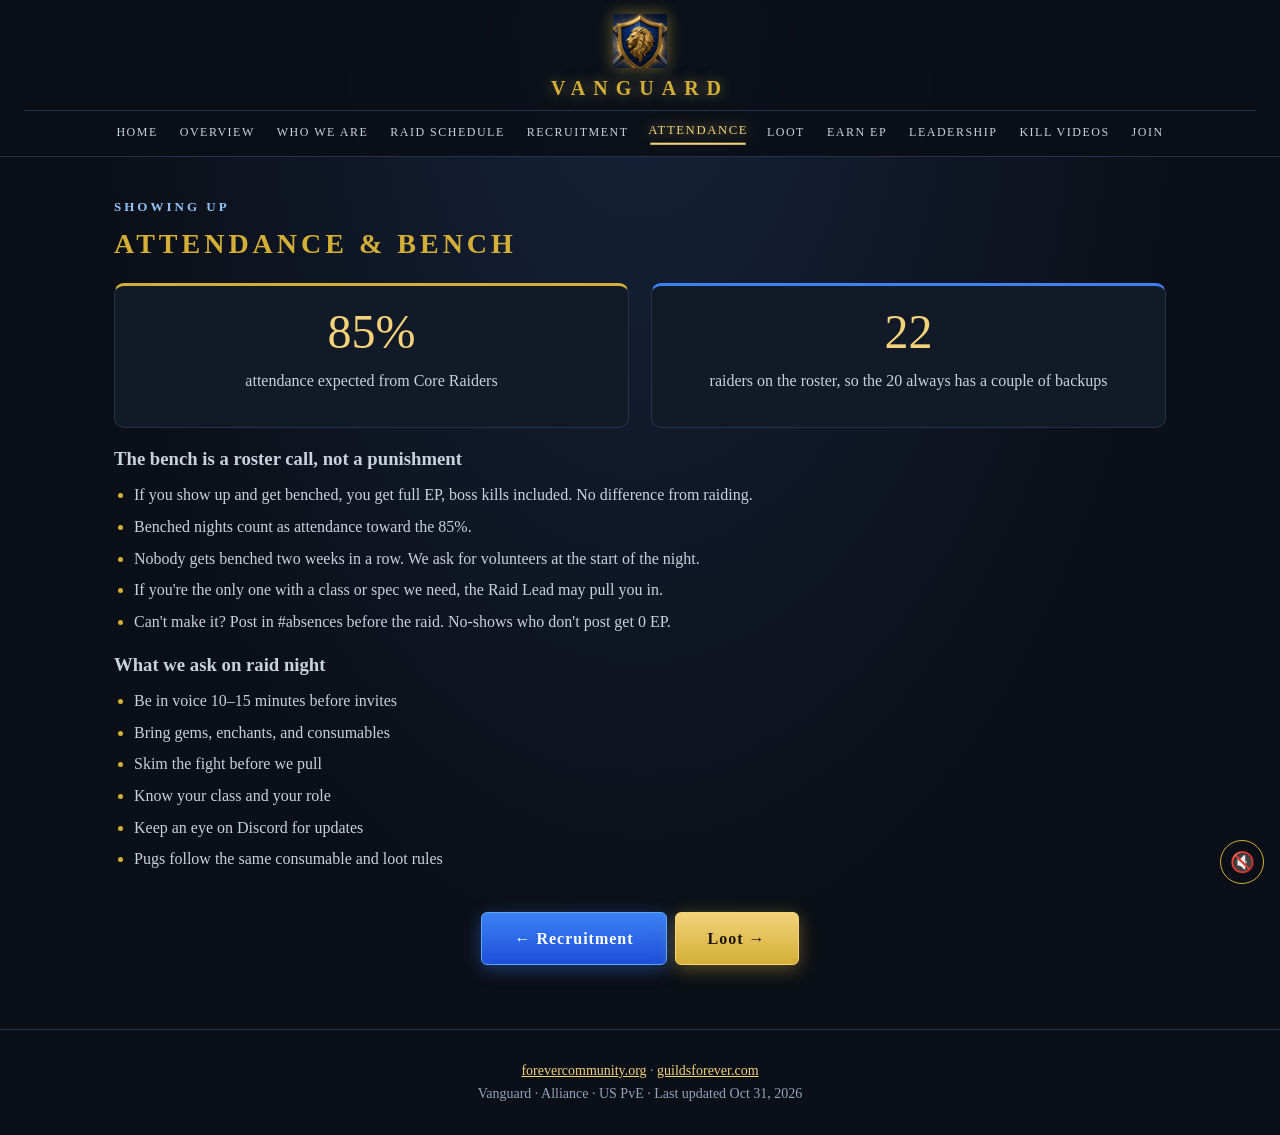
==== attendance.html @ 32a6f712 "Initial site upload" ====
<!DOCTYPE html><html lang="en"><head><meta charset="utf-8"><meta name="viewport" content="width=device-width,initial-scale=1"><meta name="robots" content="noindex,nofollow"><title>Attendance · Vanguard</title><link rel="icon" href="vanguard-icon.png"><link rel="stylesheet" href="styles.css"></head><body>
<nav class="nv-b"><a class="brand" href="index.html"><img src="vanguard-icon.png" alt="">VANGUARD</a><button class="burger" aria-label="Menu">☰</button><div class="links"><a href="index.html">Home</a><a href="overview.html">Overview</a><a href="who-we-are.html">Who We Are</a><a href="raid-schedule.html">Raid Schedule</a><a href="recruitment.html">Recruitment</a><a href="attendance.html" class="active">Attendance</a><a href="loot.html">Loot</a><a href="earn-ep.html">Earn EP</a><a href="leadership.html">Leadership</a><a href="videos.html">Kill Videos</a><a href="join.html">Join</a></div></nav>
<main><section class="guide-page reveal"><div class="panel on"><h3 class="k">Showing Up</h3><h2>Attendance &amp; Bench</h2><div class="grid"><div class="card center"><p class="stat">85%</p><p>attendance expected from Core Raiders</p></div><div class="card b center"><p class="stat">22</p><p>raiders on the roster, so the 20 always has a couple of backups</p></div></div>
<h3>The bench is a roster call, not a punishment</h3><ul><li>If you show up and get benched, you get full EP, boss kills included. No difference from raiding.</li><li>Benched nights count as attendance toward the 85%.</li><li>Nobody gets benched two weeks in a row. We ask for volunteers at the start of the night.</li><li>If you're the only one with a class or spec we need, the Raid Lead may pull you in.</li><li>Can't make it? Post in #absences before the raid. No-shows who don't post get 0 EP.</li></ul>
<h3>What we ask on raid night</h3><ul><li>Be in voice 10–15 minutes before invites</li><li>Bring gems, enchants, and consumables</li><li>Skim the fight before we pull</li><li>Know your class and your role</li><li>Keep an eye on Discord for updates</li><li>Pugs follow the same consumable and loot rules</li></ul></div><p class="center" style="margin-top:36px"><a class="btn" href="recruitment.html">← Recruitment</a><a class="btn gold" href="loot.html">Loot →</a></p></section></main>
<footer><p><a href="https://forevercommunity.org/guilds/vanguard-2">forevercommunity.org</a> · <a href="https://guildsforever.com/guilds/vanguard">guildsforever.com</a></p><p>Vanguard · Alliance · US PvE · Last updated Oct 31, 2026</p></footer><script src="script.js"></script></body></html>
---- styles.css ----
:root{--gold:#d4af37;--gold2:#f3d27a;--silver:#c9d1dc;--blue:#3b82f6;--bg:#0b0f17;--card:#121a28;--line:#24324a}
html{background:#0b0f17}
*{box-sizing:border-box;margin:0;padding:0}html{scroll-behavior:smooth}
body{background:radial-gradient(ellipse at top,#16233b 0,var(--bg) 60%) no-repeat;background-color:var(--bg);color:var(--silver);font-family:Georgia,'Times New Roman',serif;line-height:1.6;min-height:100vh;display:flex;flex-direction:column}
main{flex:1}a{color:var(--gold2)}
nav{position:sticky;top:0;z-index:50;background:rgba(11,15,23,.9);backdrop-filter:blur(8px);border-bottom:1px solid var(--line);display:flex;align-items:center;justify-content:space-between;padding:10px 24px}
.brand{display:flex;align-items:center;gap:10px;text-decoration:none;color:var(--gold);letter-spacing:4px;font-weight:bold}.brand img{width:38px;filter:drop-shadow(0 0 8px rgba(212,175,55,.5))}
.links{display:flex;gap:6px}.links a{position:relative;text-decoration:none;color:var(--silver);font-size:13px;letter-spacing:2px;text-transform:uppercase;padding:8px 12px;transition:.25s;display:inline-block}
.links a::after{content:"";position:absolute;left:12px;right:12px;bottom:4px;height:2px;background:linear-gradient(90deg,var(--gold),var(--gold2),var(--blue));transform:scaleX(0);transform-origin:left;transition:transform .35s}
.links a:hover,.links a.hover,.links a.active{color:var(--gold2);transform:translateY(-2px) scale(1.06);text-shadow:0 0 12px rgba(243,210,122,.8)}
.links a:hover::after,.links a.hover::after,.links a.active::after{transform:scaleX(1)}
.burger{display:none;background:none;border:1px solid var(--line);color:var(--gold);font-size:22px;padding:2px 10px;border-radius:6px;cursor:pointer}
@media(max-width:860px){.burger{display:block}.links{display:none;position:absolute;top:100%;left:0;right:0;flex-direction:column;background:rgba(11,15,23,.97);padding:10px 20px;border-bottom:1px solid var(--line)}.links.open{display:flex}h1.title{font-size:48px!important;letter-spacing:6px!important}}
.btn{display:inline-block;padding:13px 32px;border-radius:6px;background:linear-gradient(#3b82f6,#1d4ed8);color:#fff;text-decoration:none;font-weight:bold;letter-spacing:1px;border:1px solid #60a5fa;box-shadow:0 4px 18px rgba(59,130,246,.4);transition:.25s;margin:4px}
.btn:hover{transform:translateY(-3px) scale(1.04);box-shadow:0 8px 30px rgba(59,130,246,.7)}
.btn.gold{background:linear-gradient(var(--gold2),var(--gold));color:#1a1408;border-color:var(--gold2);box-shadow:0 4px 18px rgba(212,175,55,.4)}.btn.gold:hover{box-shadow:0 8px 34px rgba(243,210,122,.8)}
.btn.big{font-size:20px;padding:18px 48px;letter-spacing:4px;text-transform:uppercase}
section{max-width:1100px;margin:0 auto;padding:60px 24px}
h2{color:var(--gold);font-size:34px;letter-spacing:4px;text-transform:uppercase;text-align:center;margin-bottom:8px}
.rule{width:90px;height:2px;background:linear-gradient(90deg,transparent,var(--gold),transparent);margin:0 auto 32px}
.grid{display:grid;grid-template-columns:repeat(auto-fit,minmax(240px,1fr));gap:22px}
.card{background:var(--card);border:1px solid var(--line);border-radius:10px;padding:22px;border-top:3px solid var(--gold);transition:transform .2s,box-shadow .3s}
.card.b{border-top-color:var(--blue)}.card.s{border-top-color:var(--silver)}.card h3{color:#fff;margin-bottom:6px}.big{font-size:22px;color:var(--gold2)}
.tilt{transform-style:preserve-3d;will-change:transform}.tilt:hover,.tilt.hover{box-shadow:0 0 28px rgba(212,175,55,.45),0 0 60px rgba(59,130,246,.2);border-color:var(--gold)}
.role h3{font-size:15px;letter-spacing:3px;text-transform:uppercase;color:var(--gold)}.role li{list-style:none;padding:8px 0;border-bottom:1px solid var(--line);color:#e5e7eb}.role li small{display:block;color:#94a3b8}
.open{color:#4ade80;font-size:12px;letter-spacing:2px}.center{text-align:center}
.video{aspect-ratio:16/9;background:repeating-linear-gradient(45deg,#111827,#111827 12px,#0f172a 12px,#0f172a 24px);border:1px dashed var(--line);border-radius:10px;display:flex;flex-direction:column;align-items:center;justify-content:center;color:#94a3b8;transition:transform .2s,box-shadow .3s}
.video span{font-size:44px;color:var(--gold);transition:.3s}.video:hover span,.video.hover span{transform:scale(1.25);text-shadow:0 0 20px var(--gold)}
.pdf{width:100%;height:80vh;border:1px solid var(--line);border-radius:10px;background:#fff;margin-top:20px}
footer{border-top:1px solid var(--line);text-align:center;padding:30px;font-size:14px;color:#94a3b8}
.reveal{opacity:0;transform:translateY(40px);transition:opacity .8s,transform .8s}.reveal.in{opacity:1;transform:none}
.page-head{text-align:center;padding:60px 20px 0}.page-head h1{color:var(--gold);font-size:46px;letter-spacing:8px}
/* landing */
.hero{position:relative;min-height:calc(100vh - 60px);display:flex;flex-direction:column;align-items:center;justify-content:center;text-align:center;overflow:hidden;padding:40px 20px}
#embers{position:absolute;inset:0;width:100%;height:100%;z-index:0}
.rays{position:absolute;top:-50%;left:50%;width:1600px;height:1600px;margin-left:-800px;background:repeating-conic-gradient(from 0deg,rgba(243,210,122,.07) 0 6deg,transparent 6deg 18deg);animation:spin 80s linear infinite;z-index:0;mask-image:radial-gradient(circle,#000 0,transparent 60%);-webkit-mask-image:radial-gradient(circle,#000 0,transparent 60%)}
@keyframes spin{to{transform:rotate(360deg)}}
.hero>*:not(#embers):not(.rays){position:relative;z-index:1}
.hero img{width:240px;animation:pulse 3.5s ease-in-out infinite}
@keyframes pulse{0%,100%{filter:drop-shadow(0 0 18px rgba(59,130,246,.45))}50%{filter:drop-shadow(0 0 45px rgba(243,210,122,.85))}}
h1.title{font-size:88px;letter-spacing:14px;background:linear-gradient(110deg,#a8841f 0%,#f3d27a 35%,#fffbe8 50%,#f3d27a 65%,#a8841f 100%);background-size:250% 100%;-webkit-background-clip:text;background-clip:text;color:transparent;animation:shimmer 4s linear infinite}
@keyframes shimmer{from{background-position:150% 0}to{background-position:-100% 0}}
.tag{font-size:20px;letter-spacing:3px}.region{display:inline-block;margin:14px 0;padding:4px 14px;border:1px solid var(--blue);border-radius:20px;color:#93c5fd;font-size:13px;letter-spacing:2px}
.motto{font-style:italic;color:var(--gold2);font-size:19px;margin:10px 0 28px}
.tiles a{text-decoration:none;display:block}.tiles .card h3{color:var(--gold2)}
@media(prefers-reduced-motion:reduce){*{animation:none!important;transition:none!important}.reveal{opacity:1;transform:none}}
/* guide tabs */
.tabs{display:flex;flex-wrap:wrap;gap:8px;justify-content:center;margin-bottom:28px}
.tabs a{text-decoration:none;color:var(--silver);border:1px solid var(--line);background:var(--card);padding:9px 16px;border-radius:30px;font-size:13px;letter-spacing:2px;text-transform:uppercase;transition:.3s}
.tabs a:hover{color:var(--gold2);border-color:var(--gold);transform:translateY(-2px);box-shadow:0 0 14px rgba(212,175,55,.35)}
.tabs a.on{color:#1a1408;background:linear-gradient(var(--gold2),var(--gold));border-color:var(--gold2);box-shadow:0 0 22px rgba(243,210,122,.7)}
.panel{display:none;animation:fadeup .45s ease}.panel.on{display:block}
@keyframes fadeup{from{opacity:0;transform:translateY(16px)}to{opacity:1;transform:none}}
.panel h3.k{color:#93c5fd;font-size:13px;letter-spacing:3px;text-transform:uppercase;margin-bottom:4px}
.panel h2{text-align:left;font-size:28px;margin-bottom:16px}.panel p{margin-bottom:12px}.panel .grid{margin:16px 0}
.panel ul{margin:8px 0 16px 20px}.panel li{margin:6px 0}.panel li::marker{color:var(--gold)}
.panel ol{margin:8px 0 16px 22px}.stat{font-size:48px;color:var(--gold2);line-height:1}
table{width:100%;border-collapse:collapse;margin:12px 0 18px;background:var(--card);border-radius:8px;overflow:hidden}
th{color:var(--gold);text-align:left;font-size:12px;letter-spacing:2px;text-transform:uppercase;background:#0f1726}
th,td{padding:10px 12px;border-bottom:1px solid var(--line)}.formula{text-align:center;font-size:28px;color:var(--gold2);margin:14px 0}
.tablewrap{overflow-x:auto}
.video-slot{max-width:820px;margin:0 auto}
@media(max-width:600px){.tabs{flex-wrap:nowrap;overflow-x:auto;justify-content:flex-start;padding-bottom:6px}.tabs a{white-space:nowrap}}
.panel{scroll-margin-top:140px}
.tiles>a{flex:0 1 320px}
.guide-page{padding-top:40px}.links a{padding:8px 9px;letter-spacing:1.5px;font-size:12px}
@media(max-width:1180px){.burger{display:block}.links{display:none;position:absolute;top:100%;left:0;right:0;flex-direction:column;background:rgba(11,15,23,.97);padding:10px 20px;border-bottom:1px solid var(--line)}.links.open{display:flex}}
@media(max-width:1180px){.links{background:#0b0f17!important;box-shadow:0 12px 30px rgba(0,0,0,.6)}}
.localtime{display:block;margin-top:4px;font-size:.92em;color:#93c5fd}
/* ===== homepage intro ===== */
.emblem{position:relative;width:300px;height:280px;margin-bottom:6px}
.emblem .shield{position:absolute;left:42px;top:-14px;width:216px;height:auto;z-index:3;animation:pulse 3.5s ease-in-out infinite}
.sword{position:absolute;top:-37px;left:60px;width:180px;height:470px;transform-origin:50% 58%;object-fit:contain;z-index:1;filter:drop-shadow(0 0 6px rgba(243,210,122,.35))}
.sword.s1{transform:rotate(-40deg)}.sword.s2{transform:rotate(40deg) scaleX(-1)}
.ring,.flash{position:absolute;left:50%;top:45%;pointer-events:none;z-index:5;opacity:0}
.ring{width:40px;height:40px;margin:-20px;border-radius:50%;border:3px solid #fff3c4;box-shadow:0 0 30px #f3d27a,inset 0 0 20px #f3d27a}
.flash{width:420px;height:420px;margin:-210px;border-radius:50%;background:radial-gradient(circle,rgba(255,250,225,.95) 0,rgba(243,210,122,.5) 25%,transparent 60%)}
.intro .sword.s1{animation:drop1 .7s cubic-bezier(.5,0,.75,0) both}
.intro .sword.s2{animation:drop2 .7s cubic-bezier(.5,0,.75,0) .8s both}
@keyframes drop1{0%{transform:translateY(-700px) rotate(-40deg);opacity:0}70%{transform:translateY(0) rotate(-40deg);opacity:1}82%{transform:translateY(-22px) rotate(-40deg)}100%{transform:translateY(0) rotate(-40deg)}}
@keyframes drop2{0%{transform:translateY(-700px) rotate(40deg) scaleX(-1);opacity:0}70%{transform:translateY(0) rotate(40deg) scaleX(-1);opacity:1}82%{transform:translateY(-22px) rotate(40deg) scaleX(-1)}100%{transform:translateY(0) rotate(40deg) scaleX(-1)}}
.intro .emblem .shield{animation:slam .6s cubic-bezier(.6,0,.9,.3) 1.72s both,pulse 3.5s ease-in-out 3.2s infinite}
@keyframes slam{0%{transform:translateY(-500px) scale(1.6);opacity:0}80%{transform:translateY(0) scale(1);opacity:1}90%{transform:scale(1.06)}100%{transform:scale(1)}}
.intro .ring{animation:ring .7s ease-out 2.2s both}@keyframes ring{0%{opacity:0;transform:scale(1)}5%{opacity:1}100%{opacity:0;transform:scale(14)}}
.intro .flash{animation:flash .6s ease-out 2.2s both}@keyframes flash{0%{opacity:0;transform:scale(.3)}20%{opacity:1}100%{opacity:0;transform:scale(1.3)}}
.intro .hero{animation:shake .4s linear 2.2s both}
@keyframes shake{0%,100%{transform:none}15%{transform:translate(-7px,4px)}30%{transform:translate(6px,-5px)}45%{transform:translate(-5px,-3px)}60%{transform:translate(4px,4px)}80%{transform:translate(-2px,1px)}}
.intro h1.title{animation:reveal .8s ease-out 2.35s both,shimmer 4s linear 2.35s infinite}
@keyframes reveal{0%{clip-path:inset(0 100% 0 0);letter-spacing:30px;opacity:0}100%{clip-path:inset(0 0 0 0);opacity:1}}
.intro .hero .tag,.intro .hero .region,.intro .hero .motto,.intro .hero>div:last-of-type{animation:fadein .6s ease-out both}
.intro .hero .tag{animation-delay:2.7s}.intro .hero .region{animation-delay:2.8s}.intro .hero .motto{animation-delay:2.9s}.intro .hero>div:last-of-type{animation-delay:3s}
@keyframes fadein{from{opacity:0;transform:translateY(14px)}to{opacity:1;transform:none}}
.sound-toggle{position:fixed;right:16px;bottom:16px;z-index:10000;width:44px;height:44px;border-radius:50%;border:1px solid var(--gold);background:rgba(11,15,23,.85);font-size:20px;cursor:pointer;transition:.25s}
.sound-toggle:hover{box-shadow:0 0 16px rgba(243,210,122,.7);transform:scale(1.08)}
@media(max-width:600px){.emblem{transform:scale(.8);margin:-20px 0 -30px}}
.emblem{margin-top:96px}@media(max-width:600px){.emblem{margin-top:30px}}

.emblem .lion{position:absolute;left:72px;top:30px;width:162px;height:auto;z-index:4;filter:drop-shadow(0 3px 4px rgba(0,0,0,.55))}
.intro .emblem .lion{animation:lionpop .55s cubic-bezier(.2,1.6,.4,1) 2.2s both}
@keyframes lionpop{0%{transform:scale(.2);opacity:0;filter:brightness(2.4) drop-shadow(0 0 20px #fff3c4)}60%{opacity:1}100%{transform:scale(1);opacity:1;filter:brightness(1) drop-shadow(0 3px 4px rgba(0,0,0,.55))}}
.hero .emblem img.sword{width:180px;height:470px}

/* Enter splash (index only) */
.vg-splash{display:none}
.intro-wait .vg-splash{display:flex}
.vg-splash{position:fixed;inset:0;z-index:9999;align-items:center;justify-content:center;background:radial-gradient(ellipse at center,rgba(40,30,10,.92) 0%,rgba(11,15,23,.97) 55%,#05070b 100%);transition:opacity .6s ease,visibility .6s;text-align:center}
.vg-splash.out{opacity:0;visibility:hidden;pointer-events:none}
.vg-splash-inner{display:flex;flex-direction:column;align-items:center;gap:22px;padding:20px}
.vg-splash-icon{width:96px;height:96px;object-fit:contain;filter:drop-shadow(0 0 14px rgba(243,210,122,.7)) drop-shadow(0 0 30px rgba(212,175,55,.45));animation:vgGlow 2.4s ease-in-out infinite}
.vg-enter{font:inherit;font-size:1.25rem;letter-spacing:.14em;text-transform:uppercase;font-weight:700;color:#1a1204;cursor:pointer;padding:16px 38px;border:1px solid var(--gold2);border-radius:999px;background:linear-gradient(180deg,var(--gold2),var(--gold) 60%,#a8841f);box-shadow:0 0 0 0 rgba(243,210,122,.6),0 8px 30px rgba(212,175,55,.35);animation:vgPulse 1.8s ease-out infinite;transition:transform .15s}
.vg-enter:hover,.vg-enter:focus-visible{transform:scale(1.05);outline:none}
.vg-hint{margin:0;font:inherit;font-size:.9rem;letter-spacing:.08em;color:var(--silver);background:rgba(18,26,40,.7);border:1px solid var(--line);border-radius:999px;padding:7px 16px;cursor:pointer;transition:.2s}
.vg-hint:hover,.vg-hint:focus-visible{color:var(--gold2);border-color:var(--gold);box-shadow:0 0 12px rgba(243,210,122,.45);outline:none}
.vg-hint[aria-pressed="true"]{color:var(--gold2);border-color:var(--gold)}
@keyframes vgPulse{0%{box-shadow:0 0 0 0 rgba(243,210,122,.6),0 8px 30px rgba(212,175,55,.35)}70%{box-shadow:0 0 0 22px rgba(243,210,122,0),0 8px 30px rgba(212,175,55,.35)}100%{box-shadow:0 0 0 0 rgba(243,210,122,0),0 8px 30px rgba(212,175,55,.35)}}
@keyframes vgGlow{0%,100%{filter:drop-shadow(0 0 10px rgba(243,210,122,.55)) drop-shadow(0 0 22px rgba(212,175,55,.3))}50%{filter:drop-shadow(0 0 18px rgba(243,210,122,.9)) drop-shadow(0 0 40px rgba(212,175,55,.6))}}
.intro-wait .hero,.intro-wait .hero *{animation-play-state:paused!important}
.intro-wait body{overflow:hidden}

/* Nav option B: centered crest */
nav.nv-b{flex-direction:column;justify-content:center;gap:6px;padding:14px 24px 6px}
nav.nv-b .brand{flex-direction:column;gap:4px;font-size:20px;letter-spacing:8px;text-shadow:0 0 14px rgba(243,210,122,.5)}
nav.nv-b .brand img{width:54px}
nav.nv-b .links{display:flex;flex-wrap:wrap;justify-content:center;gap:2px;border-top:1px solid var(--line);padding-top:4px;width:100%;position:static;flex-direction:row;background:none!important;box-shadow:none!important}
nav.nv-b .links a{font-size:12px;padding:8px 10px}
nav.nv-b .links a.active::after{background:var(--gold2);height:2px}
@media(max-width:860px){nav.nv-b{flex-direction:row;justify-content:space-between;padding:10px 18px}
nav.nv-b .brand{flex-direction:row;font-size:16px;letter-spacing:4px}nav.nv-b .brand img{width:36px}
nav.nv-b .links{display:none;position:absolute;top:100%;left:0;right:0;flex-direction:column;background:#0b0f17!important;padding:10px 20px;border-top:0;text-align:center}
nav.nv-b .links.open{display:flex}}
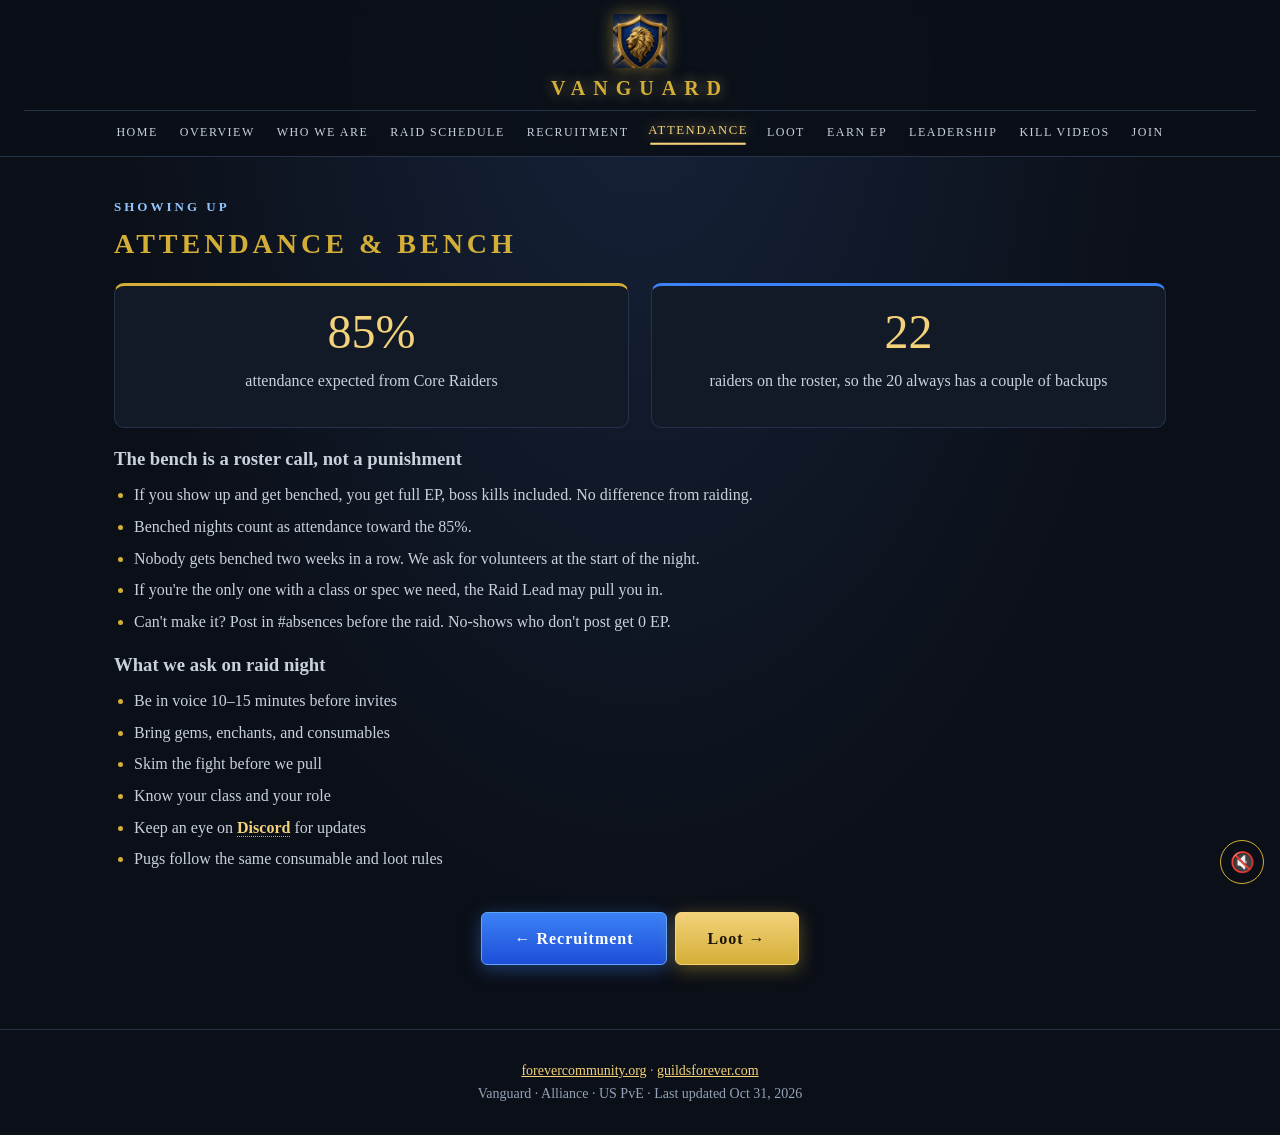
==== commit 4b5ba4a4: "Discord join links sitewide" ====
--- a/attendance.html
+++ b/attendance.html
@@ -1,6 +1,6 @@
-<!DOCTYPE html><html lang="en"><head><meta charset="utf-8"><meta name="viewport" content="width=device-width,initial-scale=1"><meta name="robots" content="noindex,nofollow"><title>Attendance · Vanguard</title><link rel="icon" href="vanguard-icon.png"><link rel="stylesheet" href="styles.css"></head><body>
+<!DOCTYPE html><html lang="en"><head><meta charset="utf-8"><meta name="viewport" content="width=device-width,initial-scale=1"><meta name="robots" content="noindex,nofollow"><title>Attendance · Vanguard</title><link rel="icon" href="vanguard-icon.png"><link rel="stylesheet" href="styles.css?v=4"></head><body>
 <nav class="nv-b"><a class="brand" href="index.html"><img src="vanguard-icon.png" alt="">VANGUARD</a><button class="burger" aria-label="Menu">☰</button><div class="links"><a href="index.html">Home</a><a href="overview.html">Overview</a><a href="who-we-are.html">Who We Are</a><a href="raid-schedule.html">Raid Schedule</a><a href="recruitment.html">Recruitment</a><a href="attendance.html" class="active">Attendance</a><a href="loot.html">Loot</a><a href="earn-ep.html">Earn EP</a><a href="leadership.html">Leadership</a><a href="videos.html">Kill Videos</a><a href="join.html">Join</a></div></nav>
 <main><section class="guide-page reveal"><div class="panel on"><h3 class="k">Showing Up</h3><h2>Attendance &amp; Bench</h2><div class="grid"><div class="card center"><p class="stat">85%</p><p>attendance expected from Core Raiders</p></div><div class="card b center"><p class="stat">22</p><p>raiders on the roster, so the 20 always has a couple of backups</p></div></div>
 <h3>The bench is a roster call, not a punishment</h3><ul><li>If you show up and get benched, you get full EP, boss kills included. No difference from raiding.</li><li>Benched nights count as attendance toward the 85%.</li><li>Nobody gets benched two weeks in a row. We ask for volunteers at the start of the night.</li><li>If you're the only one with a class or spec we need, the Raid Lead may pull you in.</li><li>Can't make it? Post in #absences before the raid. No-shows who don't post get 0 EP.</li></ul>
-<h3>What we ask on raid night</h3><ul><li>Be in voice 10–15 minutes before invites</li><li>Bring gems, enchants, and consumables</li><li>Skim the fight before we pull</li><li>Know your class and your role</li><li>Keep an eye on Discord for updates</li><li>Pugs follow the same consumable and loot rules</li></ul></div><p class="center" style="margin-top:36px"><a class="btn" href="recruitment.html">← Recruitment</a><a class="btn gold" href="loot.html">Loot →</a></p></section></main>
-<footer><p><a href="https://forevercommunity.org/guilds/vanguard-2">forevercommunity.org</a> · <a href="https://guildsforever.com/guilds/vanguard">guildsforever.com</a></p><p>Vanguard · Alliance · US PvE · Last updated Oct 31, 2026</p></footer><script src="script.js"></script></body></html>+<h3>What we ask on raid night</h3><ul><li>Be in voice 10–15 minutes before invites</li><li>Bring gems, enchants, and consumables</li><li>Skim the fight before we pull</li><li>Know your class and your role</li><li>Keep an eye on <a class="discord-link" href="https://discord.gg/F4yfHPMW54" target="_blank" rel="noopener">Discord</a> for updates</li><li>Pugs follow the same consumable and loot rules</li></ul></div><p class="center" style="margin-top:36px"><a class="btn" href="recruitment.html">← Recruitment</a><a class="btn gold" href="loot.html">Loot →</a></p></section></main>
+<footer><p><a href="https://forevercommunity.org/guilds/vanguard-2">forevercommunity.org</a> · <a href="https://guildsforever.com/guilds/vanguard">guildsforever.com</a></p><p>Vanguard · Alliance · US PvE · Last updated Oct 31, 2026</p></footer><script src="script.js?v=4"></script></body></html>
--- a/styles.css
+++ b/styles.css
@@ -128,3 +128,7 @@
 nav.nv-b .brand{flex-direction:row;font-size:16px;letter-spacing:4px}nav.nv-b .brand img{width:36px}
 nav.nv-b .links{display:none;position:absolute;top:100%;left:0;right:0;flex-direction:column;background:#0b0f17!important;padding:10px 20px;border-top:0;text-align:center}
 nav.nv-b .links.open{display:flex}}
+
+.discord-link{color:var(--gold2);text-decoration:none;font-weight:bold;border-bottom:1px dotted var(--gold)}.discord-link:hover{text-decoration:underline;border-bottom-color:transparent}
+.discord-btn{font-size:14px;padding:9px 22px}
+.discord-cta{margin-top:18px}
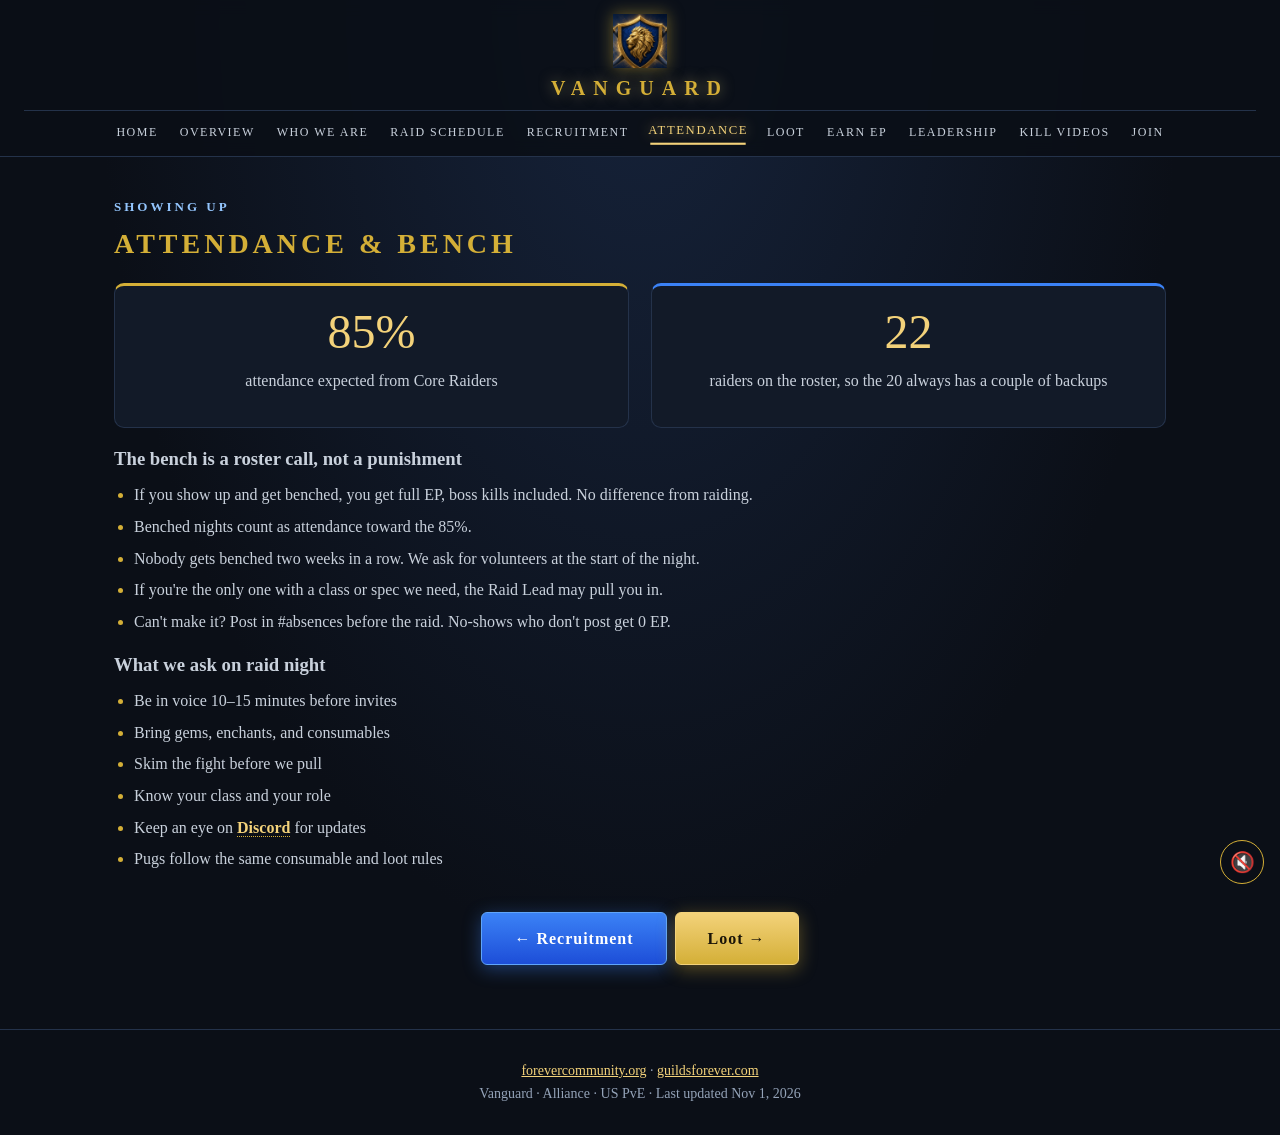
==== commit 8c2f2d8d: "Alk fills G1 Holy Priest; sound note on splash" ====
--- a/attendance.html
+++ b/attendance.html
@@ -1,6 +1,6 @@
-<!DOCTYPE html><html lang="en"><head><meta charset="utf-8"><meta name="viewport" content="width=device-width,initial-scale=1"><meta name="robots" content="noindex,nofollow"><title>Attendance · Vanguard</title><link rel="icon" href="vanguard-icon.png"><link rel="stylesheet" href="styles.css?v=4"></head><body>
+<!DOCTYPE html><html lang="en"><head><meta charset="utf-8"><meta name="viewport" content="width=device-width,initial-scale=1"><meta name="robots" content="noindex,nofollow"><title>Attendance · Vanguard</title><link rel="icon" href="vanguard-icon.png"><link rel="stylesheet" href="styles.css?v=5"></head><body>
 <nav class="nv-b"><a class="brand" href="index.html"><img src="vanguard-icon.png" alt="">VANGUARD</a><button class="burger" aria-label="Menu">☰</button><div class="links"><a href="index.html">Home</a><a href="overview.html">Overview</a><a href="who-we-are.html">Who We Are</a><a href="raid-schedule.html">Raid Schedule</a><a href="recruitment.html">Recruitment</a><a href="attendance.html" class="active">Attendance</a><a href="loot.html">Loot</a><a href="earn-ep.html">Earn EP</a><a href="leadership.html">Leadership</a><a href="videos.html">Kill Videos</a><a href="join.html">Join</a></div></nav>
 <main><section class="guide-page reveal"><div class="panel on"><h3 class="k">Showing Up</h3><h2>Attendance &amp; Bench</h2><div class="grid"><div class="card center"><p class="stat">85%</p><p>attendance expected from Core Raiders</p></div><div class="card b center"><p class="stat">22</p><p>raiders on the roster, so the 20 always has a couple of backups</p></div></div>
 <h3>The bench is a roster call, not a punishment</h3><ul><li>If you show up and get benched, you get full EP, boss kills included. No difference from raiding.</li><li>Benched nights count as attendance toward the 85%.</li><li>Nobody gets benched two weeks in a row. We ask for volunteers at the start of the night.</li><li>If you're the only one with a class or spec we need, the Raid Lead may pull you in.</li><li>Can't make it? Post in #absences before the raid. No-shows who don't post get 0 EP.</li></ul>
 <h3>What we ask on raid night</h3><ul><li>Be in voice 10–15 minutes before invites</li><li>Bring gems, enchants, and consumables</li><li>Skim the fight before we pull</li><li>Know your class and your role</li><li>Keep an eye on <a class="discord-link" href="https://discord.gg/F4yfHPMW54" target="_blank" rel="noopener">Discord</a> for updates</li><li>Pugs follow the same consumable and loot rules</li></ul></div><p class="center" style="margin-top:36px"><a class="btn" href="recruitment.html">← Recruitment</a><a class="btn gold" href="loot.html">Loot →</a></p></section></main>
-<footer><p><a href="https://forevercommunity.org/guilds/vanguard-2">forevercommunity.org</a> · <a href="https://guildsforever.com/guilds/vanguard">guildsforever.com</a></p><p>Vanguard · Alliance · US PvE · Last updated Oct 31, 2026</p></footer><script src="script.js?v=4"></script></body></html>+<footer><p><a href="https://forevercommunity.org/guilds/vanguard-2">forevercommunity.org</a> · <a href="https://guildsforever.com/guilds/vanguard">guildsforever.com</a></p><p>Vanguard · Alliance · US PvE · Last updated Nov 1, 2026</p></footer><script src="script.js?v=4"></script></body></html>
--- a/styles.css
+++ b/styles.css
@@ -132,3 +132,5 @@
 .discord-link{color:var(--gold2);text-decoration:none;font-weight:bold;border-bottom:1px dotted var(--gold)}.discord-link:hover{text-decoration:underline;border-bottom-color:transparent}
 .discord-btn{font-size:14px;padding:9px 22px}
 .discord-cta{margin-top:18px}
+
+.vg-sound-note{margin:14px 0 0;font-size:.95rem;opacity:.8;letter-spacing:.03em;text-align:center}
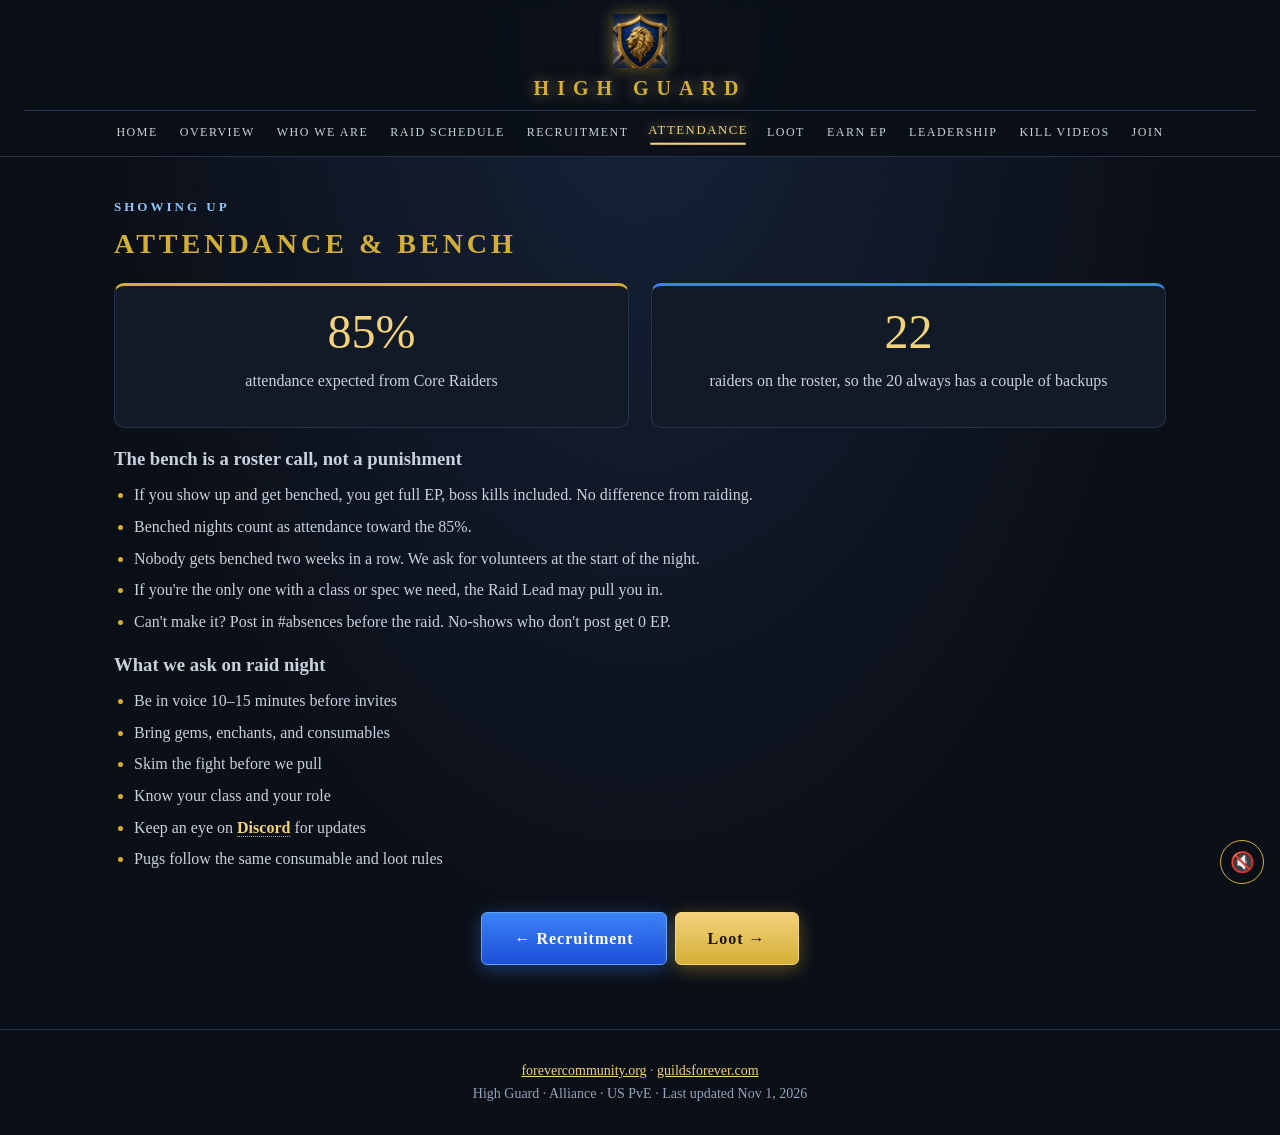
==== commit 639abaaf: "Rebrand to High Guard (highguard.gg)" ====
--- a/attendance.html
+++ b/attendance.html
@@ -1,6 +1,6 @@
-<!DOCTYPE html><html lang="en"><head><meta charset="utf-8"><meta name="viewport" content="width=device-width,initial-scale=1"><meta name="robots" content="noindex,nofollow"><title>Attendance · Vanguard</title><link rel="icon" href="vanguard-icon.png"><link rel="stylesheet" href="styles.css?v=5"></head><body>
-<nav class="nv-b"><a class="brand" href="index.html"><img src="vanguard-icon.png" alt="">VANGUARD</a><button class="burger" aria-label="Menu">☰</button><div class="links"><a href="index.html">Home</a><a href="overview.html">Overview</a><a href="who-we-are.html">Who We Are</a><a href="raid-schedule.html">Raid Schedule</a><a href="recruitment.html">Recruitment</a><a href="attendance.html" class="active">Attendance</a><a href="loot.html">Loot</a><a href="earn-ep.html">Earn EP</a><a href="leadership.html">Leadership</a><a href="videos.html">Kill Videos</a><a href="join.html">Join</a></div></nav>
+<!DOCTYPE html><html lang="en"><head><meta charset="utf-8"><meta name="viewport" content="width=device-width,initial-scale=1"><meta name="robots" content="noindex,nofollow"><title>Attendance · High Guard</title><link rel="icon" href="highguard-icon.png"><link rel="stylesheet" href="styles.css?v=5"></head><body>
+<nav class="nv-b"><a class="brand" href="index.html"><img src="highguard-icon.png" alt="">HIGH GUARD</a><button class="burger" aria-label="Menu">☰</button><div class="links"><a href="index.html">Home</a><a href="overview.html">Overview</a><a href="who-we-are.html">Who We Are</a><a href="raid-schedule.html">Raid Schedule</a><a href="recruitment.html">Recruitment</a><a href="attendance.html" class="active">Attendance</a><a href="loot.html">Loot</a><a href="earn-ep.html">Earn EP</a><a href="leadership.html">Leadership</a><a href="videos.html">Kill Videos</a><a href="join.html">Join</a></div></nav>
 <main><section class="guide-page reveal"><div class="panel on"><h3 class="k">Showing Up</h3><h2>Attendance &amp; Bench</h2><div class="grid"><div class="card center"><p class="stat">85%</p><p>attendance expected from Core Raiders</p></div><div class="card b center"><p class="stat">22</p><p>raiders on the roster, so the 20 always has a couple of backups</p></div></div>
 <h3>The bench is a roster call, not a punishment</h3><ul><li>If you show up and get benched, you get full EP, boss kills included. No difference from raiding.</li><li>Benched nights count as attendance toward the 85%.</li><li>Nobody gets benched two weeks in a row. We ask for volunteers at the start of the night.</li><li>If you're the only one with a class or spec we need, the Raid Lead may pull you in.</li><li>Can't make it? Post in #absences before the raid. No-shows who don't post get 0 EP.</li></ul>
 <h3>What we ask on raid night</h3><ul><li>Be in voice 10–15 minutes before invites</li><li>Bring gems, enchants, and consumables</li><li>Skim the fight before we pull</li><li>Know your class and your role</li><li>Keep an eye on <a class="discord-link" href="https://discord.gg/F4yfHPMW54" target="_blank" rel="noopener">Discord</a> for updates</li><li>Pugs follow the same consumable and loot rules</li></ul></div><p class="center" style="margin-top:36px"><a class="btn" href="recruitment.html">← Recruitment</a><a class="btn gold" href="loot.html">Loot →</a></p></section></main>
-<footer><p><a href="https://forevercommunity.org/guilds/vanguard-2">forevercommunity.org</a> · <a href="https://guildsforever.com/guilds/vanguard">guildsforever.com</a></p><p>Vanguard · Alliance · US PvE · Last updated Nov 1, 2026</p></footer><script src="script.js?v=4"></script></body></html>+<footer><p><a href="https://forevercommunity.org/guilds/vanguard-2">forevercommunity.org</a> · <a href="https://guildsforever.com/guilds/vanguard">guildsforever.com</a></p><p>High Guard · Alliance · US PvE · Last updated Nov 1, 2026</p></footer><script src="script.js?v=4"></script></body></html>
